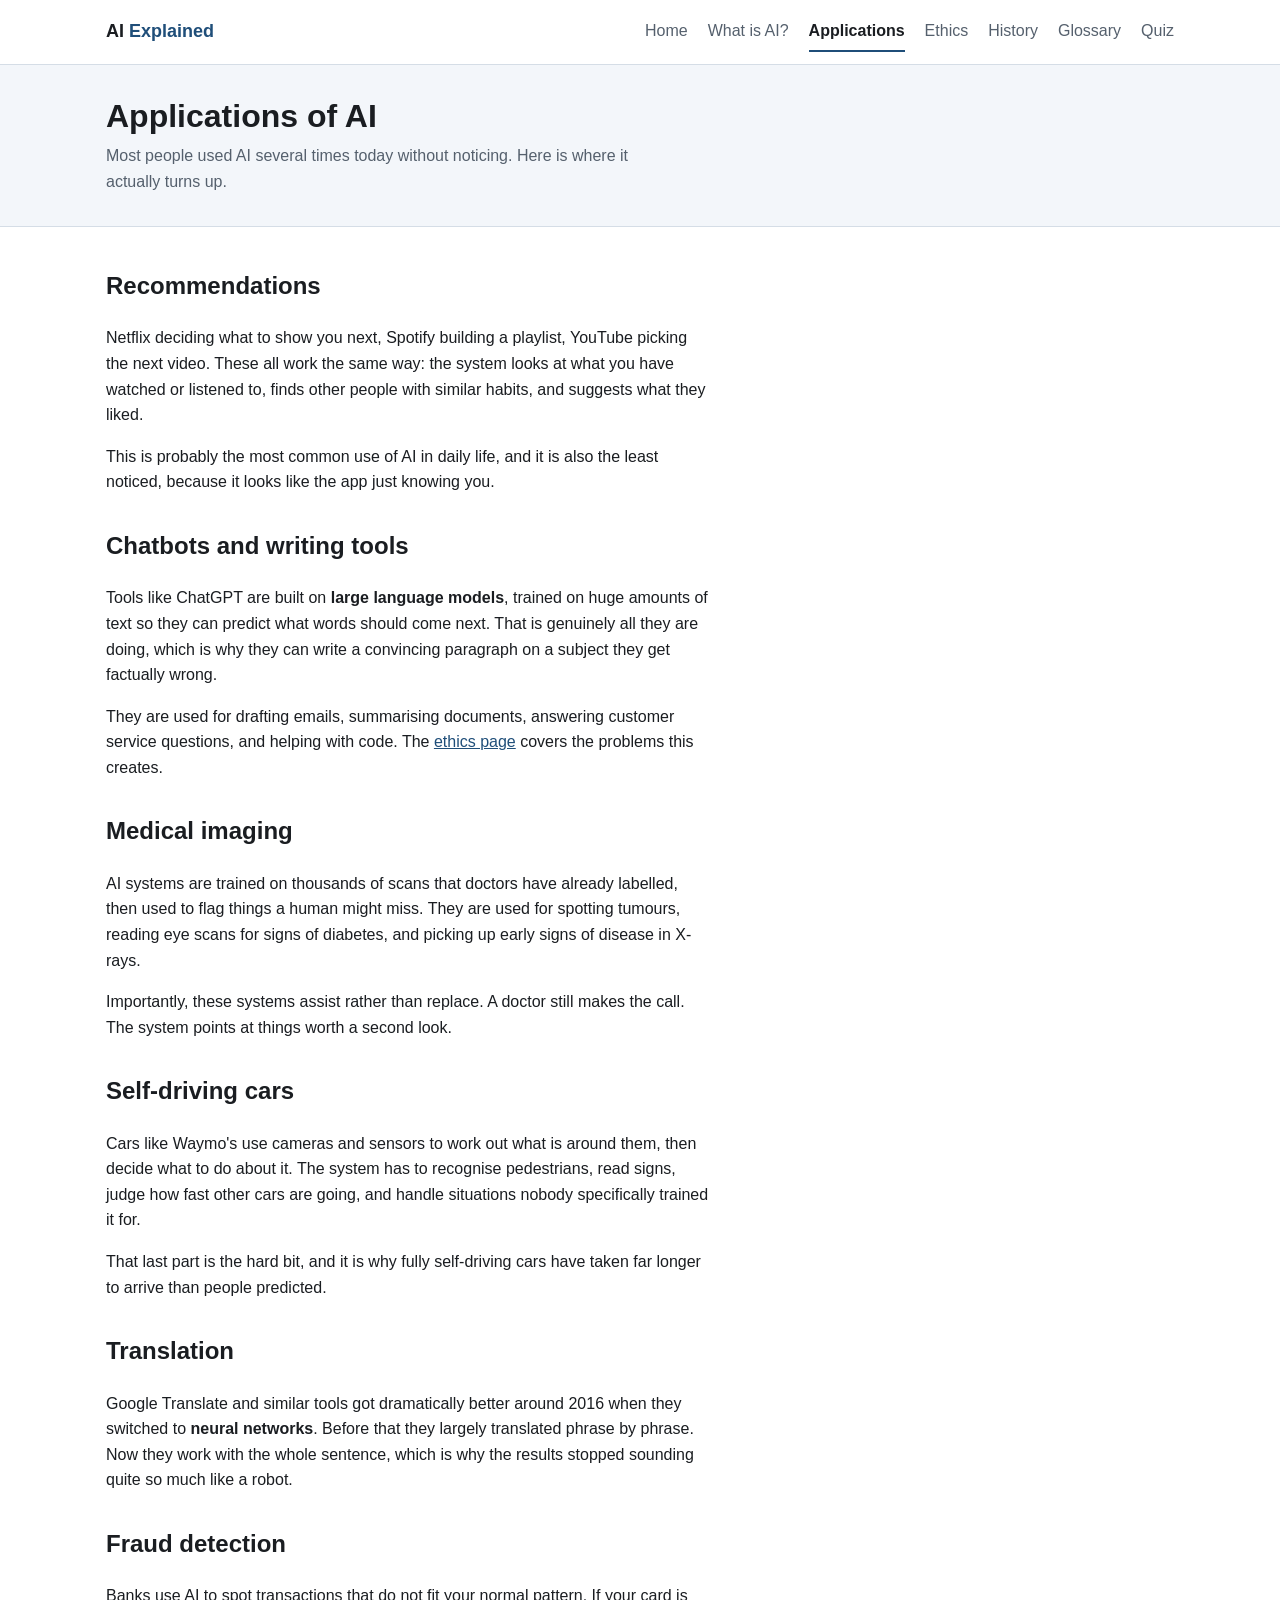
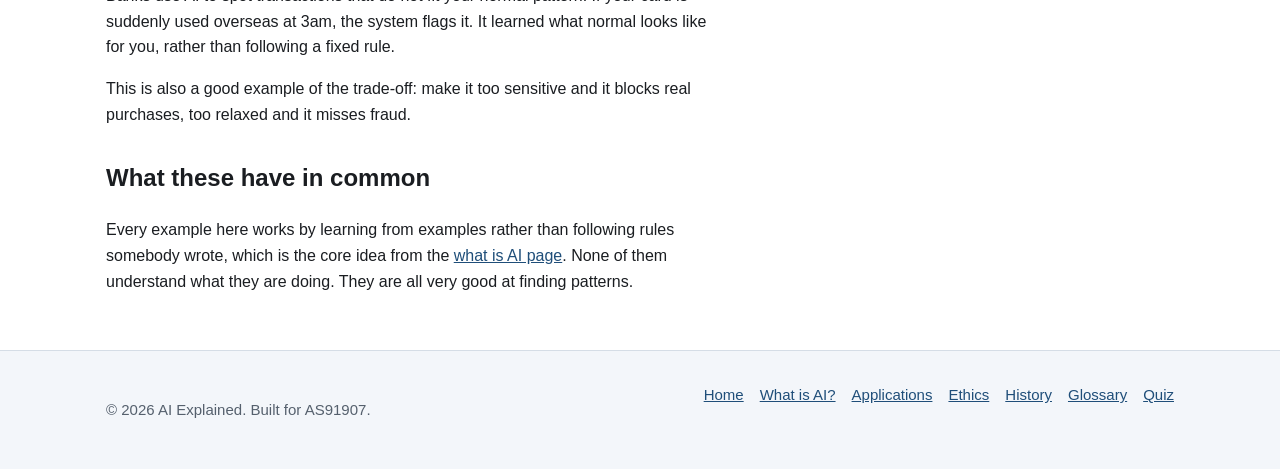
==== applications.html @ c14b7826 "Applications Page" ====
<!DOCTYPE html>
<html lang="en-NZ">
<head>
<meta charset="utf-8">
<meta name="viewport" content="width=device-width, initial-scale=1">
<title>Applications of AI - AI Explained</title>
<meta name="description" content="Where artificial intelligence is already being used, from phone recommendations to medical scans.">
<link rel="stylesheet" href="css/styles.css">
</head>
<body>

<a class="skip-link" href="#main">Skip to content</a>

<header class="site-header">
  <div class="wrap header-inner">
    <a class="logo" href="index.html">AI <span>Explained</span></a>

    <button class="nav-toggle" aria-expanded="false" aria-controls="primary-nav">
      <span class="bars" aria-hidden="true"><span></span><span></span><span></span></span>
      Menu
    </button>

    <nav id="primary-nav" class="primary-nav" aria-label="Main">
      <ul>
        <li><a href="index.html">Home</a></li>
        <li><a href="what-is-ai.html">What is AI?</a></li>
        <li><a href="applications.html" aria-current="page">Applications</a></li>
        <li><a href="ethics.html">Ethics</a></li>
        <li><a href="history.html">History</a></li>
        <li><a href="glossary.html">Glossary</a></li>
        <li><a href="quiz.html">Quiz</a></li>
      </ul>
    </nav>
  </div>
</header>

<div class="page-header">
  <div class="wrap">
    <h1>Applications of AI</h1>
    <p>Most people used AI several times today without noticing. Here is where it actually turns up.</p>
  </div>
</div>

<main id="main">
  <div class="wrap">
   <div class="prose">

    <h2>Recommendations</h2>
    <p>
      Netflix deciding what to show you next, Spotify building a playlist,
      YouTube picking the next video. These all work the same way: the system
      looks at what you have watched or listened to, finds other people with
      similar habits, and suggests what they liked.
    </p>
    <p>
      This is probably the most common use of AI in daily life, and it is also
      the least noticed, because it looks like the app just knowing you.
    </p>

    <h2>Chatbots and writing tools</h2>
    <p>
      Tools like ChatGPT are built on <strong>large language models</strong>,
      trained on huge amounts of text so they can predict what words should come
      next. That is genuinely all they are doing, which is why they can write a
      convincing paragraph on a subject they get factually wrong.
    </p>
    <p>
      They are used for drafting emails, summarising documents, answering
      customer service questions, and helping with code. The
      <a href="ethics.html">ethics page</a> covers the problems this creates.
    </p>

    <h2>Medical imaging</h2>
    <p>
      AI systems are trained on thousands of scans that doctors have already
      labelled, then used to flag things a human might miss. They are used for
      spotting tumours, reading eye scans for signs of diabetes, and picking up
      early signs of disease in X-rays.
    </p>
    <p>
      Importantly, these systems assist rather than replace. A doctor still makes
      the call. The system points at things worth a second look.
    </p>

    <h2>Self-driving cars</h2>
    <p>
      Cars like Waymo's use cameras and sensors to work out what is around them,
      then decide what to do about it. The system has to recognise pedestrians,
      read signs, judge how fast other cars are going, and handle situations
      nobody specifically trained it for.
    </p>
    <p>
      That last part is the hard bit, and it is why fully self-driving cars have
      taken far longer to arrive than people predicted.
    </p>

    <h2>Translation</h2>
    <p>
      Google Translate and similar tools got dramatically better around 2016 when
      they switched to <strong>neural networks</strong>. Before that they largely
      translated phrase by phrase. Now they work with the whole sentence, which
      is why the results stopped sounding quite so much like a robot.
    </p>

    <h2>Fraud detection</h2>
    <p>
      Banks use AI to spot transactions that do not fit your normal pattern. If
      your card is suddenly used overseas at 3am, the system flags it. It learned
      what normal looks like for you, rather than following a fixed rule.
    </p>
    <p>
      This is also a good example of the trade-off: make it too sensitive and it
      blocks real purchases, too relaxed and it misses fraud.
    </p>

    <h2>What these have in common</h2>
    <p>
      Every example here works by learning from examples rather than following
      rules somebody wrote, which is the core idea from the
      <a href="what-is-ai.html">what is AI page</a>. None of them understand what
      they are doing. They are all very good at finding patterns.
    </p>

   </div>
  </div>
</main>

<footer class="site-footer">
  <div class="wrap footer-inner">
    <p>&copy; 2026 AI Explained. Built for AS91907.</p>
    <ul>
      <li><a href="index.html">Home</a></li>
      <li><a href="what-is-ai.html">What is AI?</a></li>
      <li><a href="applications.html">Applications</a></li>
      <li><a href="ethics.html">Ethics</a></li>
      <li><a href="history.html">History</a></li>
      <li><a href="glossary.html">Glossary</a></li>
      <li><a href="quiz.html">Quiz</a></li>
    </ul>
  </div>
</footer>

<script src="js/script.js"></script>
</body>
</html>
---- css/styles.css ----
/* AI Explained - main stylesheet */


/* All the colours are set here in one place so they are easy to change later */
:root {
  --bg: #ffffff;
  --grey-bg: #f3f6fa;
  --text: #1a1d21;
  --grey-text: #55606d;
  --blue: #1f4e79;
  --border: #d5dde6;
}


/* Basic page setup */

* {
  box-sizing: border-box;
}

body {
  margin: 0;
  background: var(--bg);
  color: var(--text);
  font-family: Arial, Helvetica, sans-serif;
  line-height: 1.6;
}

a {
  color: var(--blue);
}

/* Keeps the content in the middle of the screen instead of stretching
   all the way across on a big monitor */
.wrap {
  max-width: 1100px;
  margin: 0 auto;
  padding: 0 16px;
}

/* Shows an outline when you tab through the page with the keyboard */
:focus-visible {
  outline: 3px solid var(--blue);
  outline-offset: 2px;
}

/* Hidden link that lets keyboard users skip straight to the content
   instead of tabbing through the whole menu on every page */
.skip-link {
  position: absolute;
  left: -9999px;
  background: var(--blue);
  color: #ffffff;
  padding: 10px 16px;
}

.skip-link:focus {
  left: 16px;
  top: 16px;
}


/* Header and menu */

.site-header {
  border-bottom: 1px solid var(--border);
}

.header-inner {
  display: flex;
  align-items: center;
  justify-content: space-between;
  flex-wrap: wrap;
  gap: 16px;
  padding: 12px 16px;
}

.logo {
  font-size: 18px;
  font-weight: bold;
  text-decoration: none;
  color: var(--text);
}

.logo span {
  color: var(--blue);
}

.primary-nav ul {
  list-style: none;
  display: flex;
  flex-wrap: wrap;
  gap: 4px 20px;
  margin: 0;
  padding: 0;
}

.primary-nav a {
  display: block;
  padding: 6px 0;
  text-decoration: none;
  color: var(--grey-text);
}

.primary-nav a:hover {
  color: var(--blue);
}

/* Underlines whichever page you are currently on */
.primary-nav a[aria-current="page"] {
  color: var(--text);
  font-weight: bold;
  border-bottom: 2px solid var(--blue);
}

/* The menu button only shows up on phones */
.nav-toggle {
  display: none;
  align-items: center;
  gap: 8px;
  background: none;
  border: 1px solid var(--border);
  border-radius: 6px;
  padding: 8px 12px;
  font-family: inherit;
  font-size: 15px;
  color: var(--text);
  cursor: pointer;
}

/* The three lines on the menu button */
.nav-toggle .bars {
  width: 18px;
}

.nav-toggle .bars span {
  display: block;
  height: 2px;
  background: var(--text);
  margin: 3px 0;
}


/* Phones and small screens */
@media (max-width: 767px) {

  .nav-toggle {
    display: flex;
  }

  /* Menu starts hidden and the button shows it */
  .primary-nav {
    display: none;
    width: 100%;
    border-top: 1px solid var(--border);
    padding-top: 8px;
  }

  .primary-nav.open {
    display: block;
  }

  /* Stack the links down the page instead of across */
  .primary-nav ul {
    flex-direction: column;
    gap: 0;
  }

  .primary-nav a {
    padding: 10px 0;
  }

  .primary-nav a[aria-current="page"] {
    border-bottom: none;
    border-left: 3px solid var(--blue);
    padding-left: 10px;
  }
}


/* Home page hero */

.hero {
  background: var(--grey-bg);
  border-bottom: 1px solid var(--border);
  padding: 48px 0;
}

.hero h1 {
  margin: 0 0 8px;
  font-size: 40px;
  line-height: 1.2;
}

.hero .tagline {
  margin: 0 0 16px;
  font-size: 18px;
  color: var(--grey-text);
}

.hero p {
  max-width: 60ch;
}

.button {
  display: inline-block;
  margin-top: 16px;
  background: var(--blue);
  color: #ffffff;
  text-decoration: none;
  padding: 12px 20px;
  border-radius: 6px;
}


/* Smaller heading strip for all the other pages */

.page-header {
  background: var(--grey-bg);
  border-bottom: 1px solid var(--border);
  padding: 32px 0;
}

.page-header h1 {
  margin: 0 0 8px;
  font-size: 32px;
  line-height: 1.2;
}

.page-header p {
  margin: 0;
  max-width: 60ch;
  color: var(--grey-text);
}


/* Page content */

main {
  padding: 40px 0;
}

main h2 {
  margin-top: 32px;
}

/* Stops lines of text getting too long to read comfortably */
.prose {
  max-width: 68ch;
}

.prose h2:first-child {
  margin-top: 0;
}

.prose li {
  margin-bottom: 6px;
}

/* The boxes on the home page. They sit side by side on a computer
   and stack up on a phone */
.card-grid {
  display: grid;
  grid-template-columns: repeat(auto-fit, minmax(240px, 1fr));
  gap: 20px;
  padding: 0;
  list-style: none;
}

.card {
  border: 1px solid var(--border);
  border-radius: 6px;
  padding: 20px;
}

.card h3 {
  margin-top: 0;
}

.card p {
  color: var(--grey-text);
  margin-bottom: 0;
}


/* Footer */

.site-footer {
  background: var(--grey-bg);
  border-top: 1px solid var(--border);
  padding: 32px 0;
  font-size: 15px;
  color: var(--grey-text);
}

.footer-inner {
  display: flex;
  flex-wrap: wrap;
  gap: 24px;
  justify-content: space-between;
}

.site-footer ul {
  list-style: none;
  margin: 0;
  padding: 0;
  display: flex;
  flex-wrap: wrap;
  gap: 4px 16px;
}
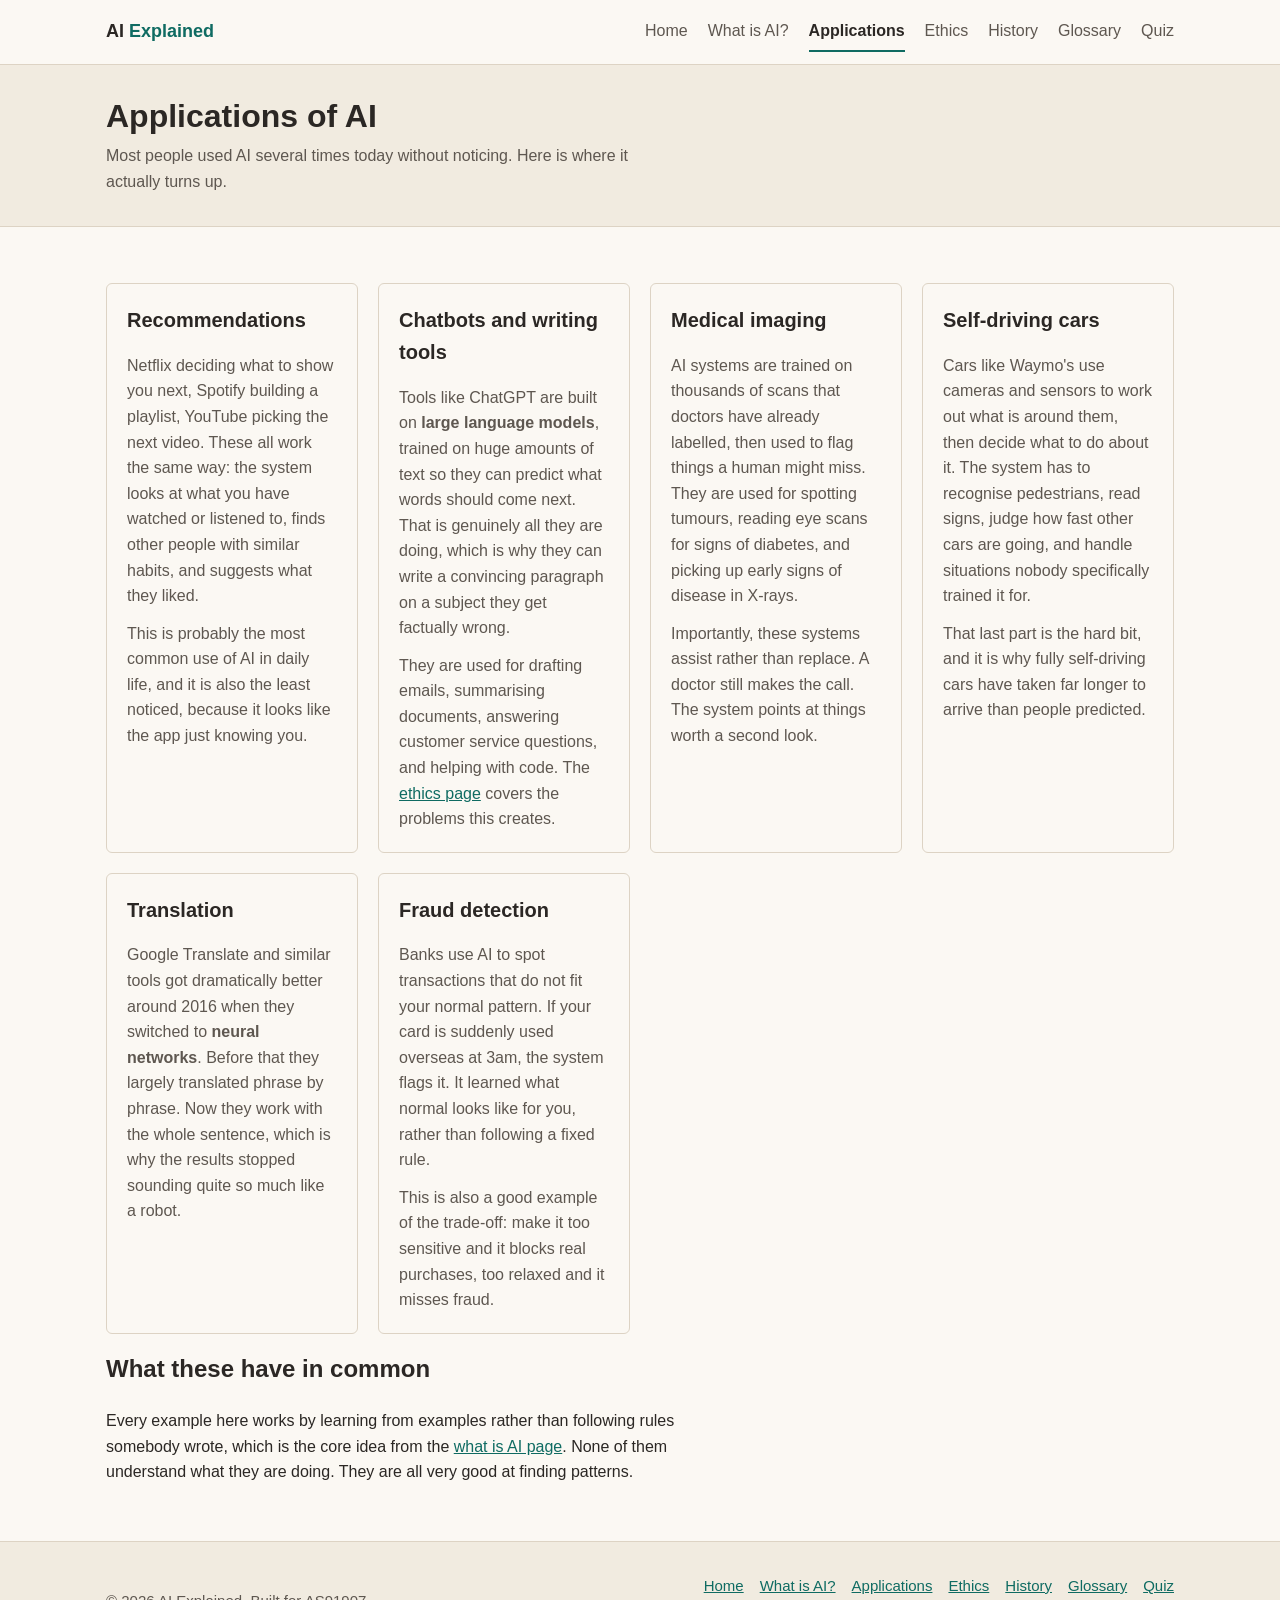
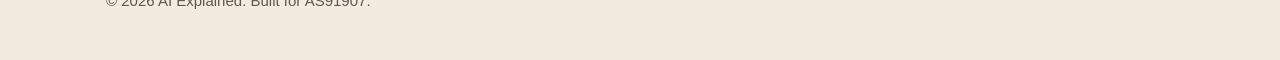
==== commit d0c90594: "Use card grid on Applications page from Trial 4 and remove trial page" ====
--- a/applications.html
+++ b/applications.html
@@ -12,15 +12,15 @@
 <a class="skip-link" href="#main">Skip to content</a>
 
 <header class="site-header">
-  <div class="wrap header-inner">
-    <a class="logo" href="index.html">AI <span>Explained</span></a>
+  <div class="page-width header-row">
+    <a class="site-logo" href="index.html">AI <span>Explained</span></a>
 
-    <button class="nav-toggle" aria-expanded="false" aria-controls="primary-nav">
-      <span class="bars" aria-hidden="true"><span></span><span></span><span></span></span>
+    <button class="menu-button" aria-expanded="false" aria-controls="main-menu">
+      <span class="menu-icon" aria-hidden="true"><span></span><span></span><span></span></span>
       Menu
     </button>
 
-    <nav id="primary-nav" class="primary-nav" aria-label="Main">
+    <nav id="main-menu" class="main-menu" aria-label="Main">
       <ul>
         <li><a href="index.html">Home</a></li>
         <li><a href="what-is-ai.html">What is AI?</a></li>
@@ -34,18 +34,19 @@
   </div>
 </header>
 
-<div class="page-header">
-  <div class="wrap">
+<div class="page-banner">
+  <div class="page-width">
     <h1>Applications of AI</h1>
     <p>Most people used AI several times today without noticing. Here is where it actually turns up.</p>
   </div>
 </div>
 
 <main id="main">
-  <div class="wrap">
-   <div class="prose">
-
-    <h2>Recommendations</h2>
+  <div class="page-width">
+   
+    <ul class="card-grid">
+      <li class="card">
+        <h2>Recommendations</h2>
     <p>
       Netflix deciding what to show you next, Spotify building a playlist,
       YouTube picking the next video. These all work the same way: the system
@@ -56,8 +57,9 @@
       This is probably the most common use of AI in daily life, and it is also
       the least noticed, because it looks like the app just knowing you.
     </p>
-
-    <h2>Chatbots and writing tools</h2>
+      </li>
+      <li class="card">
+        <h2>Chatbots and writing tools</h2>
     <p>
       Tools like ChatGPT are built on <strong>large language models</strong>,
       trained on huge amounts of text so they can predict what words should come
@@ -69,8 +71,9 @@
       customer service questions, and helping with code. The
       <a href="ethics.html">ethics page</a> covers the problems this creates.
     </p>
-
-    <h2>Medical imaging</h2>
+      </li>
+      <li class="card">
+        <h2>Medical imaging</h2>
     <p>
       AI systems are trained on thousands of scans that doctors have already
       labelled, then used to flag things a human might miss. They are used for
@@ -81,8 +84,9 @@
       Importantly, these systems assist rather than replace. A doctor still makes
       the call. The system points at things worth a second look.
     </p>
-
-    <h2>Self-driving cars</h2>
+      </li>
+      <li class="card">
+        <h2>Self-driving cars</h2>
     <p>
       Cars like Waymo's use cameras and sensors to work out what is around them,
       then decide what to do about it. The system has to recognise pedestrians,
@@ -93,16 +97,18 @@
       That last part is the hard bit, and it is why fully self-driving cars have
       taken far longer to arrive than people predicted.
     </p>
-
-    <h2>Translation</h2>
+      </li>
+      <li class="card">
+        <h2>Translation</h2>
     <p>
       Google Translate and similar tools got dramatically better around 2016 when
       they switched to <strong>neural networks</strong>. Before that they largely
       translated phrase by phrase. Now they work with the whole sentence, which
       is why the results stopped sounding quite so much like a robot.
     </p>
-
-    <h2>Fraud detection</h2>
+      </li>
+      <li class="card">
+        <h2>Fraud detection</h2>
     <p>
       Banks use AI to spot transactions that do not fit your normal pattern. If
       your card is suddenly used overseas at 3am, the system flags it. It learned
@@ -112,6 +118,10 @@
       This is also a good example of the trade-off: make it too sensitive and it
       blocks real purchases, too relaxed and it misses fraud.
     </p>
+      </li>
+    </ul>
+
+   <div class="text-column">
 
     <h2>What these have in common</h2>
     <p>
@@ -126,7 +136,7 @@
 </main>
 
 <footer class="site-footer">
-  <div class="wrap footer-inner">
+  <div class="page-width footer-row">
     <p>&copy; 2026 AI Explained. Built for AS91907.</p>
     <ul>
       <li><a href="index.html">Home</a></li>
--- a/css/styles.css
+++ b/css/styles.css
@@ -2,13 +2,17 @@
 
 
 /* All the colours are set here in one place so they are easy to change later */
+/* Cream and teal, picked in Trial 3. --blue is now teal but kept its name
+   so nothing else in the file had to change. */
 :root {
-  --bg: #ffffff;
-  --grey-bg: #f3f6fa;
-  --text: #1a1d21;
-  --grey-text: #55606d;
-  --blue: #1f4e79;
-  --border: #d5dde6;
+  --bg: #fbf8f3;
+  --grey-bg: #f1ebe0;
+  --text: #2b2724;
+  --grey-text: #5e5750;
+  --blue: #0f6b62;
+  --border: #ddd3c4;
+  --green: #2e7d46;
+  --red: #b3261e;
 }
 
 
@@ -31,8 +35,8 @@
 }
 
 /* Keeps the content in the middle of the screen instead of stretching
-   all the way across on a big monitor */
-.wrap {
+   all the way across on a big monitor. Used on every page. */
+.page-width {
   max-width: 1100px;
   margin: 0 auto;
   padding: 0 16px;
@@ -44,7 +48,7 @@
   outline-offset: 2px;
 }
 
-/* Hidden link that lets keyboard users skip straight to the content
+/* Hidden link that lets keyboard users jump straight to the content
    instead of tabbing through the whole menu on every page */
 .skip-link {
   position: absolute;
@@ -66,7 +70,8 @@
   border-bottom: 1px solid var(--border);
 }
 
-.header-inner {
+/* Puts the logo on the left and the menu on the right */
+.header-row {
   display: flex;
   align-items: center;
   justify-content: space-between;
@@ -75,18 +80,18 @@
   padding: 12px 16px;
 }
 
-.logo {
+.site-logo {
   font-size: 18px;
   font-weight: bold;
   text-decoration: none;
   color: var(--text);
 }
 
-.logo span {
+.site-logo span {
   color: var(--blue);
 }
 
-.primary-nav ul {
+.main-menu ul {
   list-style: none;
   display: flex;
   flex-wrap: wrap;
@@ -95,26 +100,26 @@
   padding: 0;
 }
 
-.primary-nav a {
+.main-menu a {
   display: block;
   padding: 6px 0;
   text-decoration: none;
   color: var(--grey-text);
 }
 
-.primary-nav a:hover {
+.main-menu a:hover {
   color: var(--blue);
 }
 
 /* Underlines whichever page you are currently on */
-.primary-nav a[aria-current="page"] {
+.main-menu a[aria-current="page"] {
   color: var(--text);
   font-weight: bold;
   border-bottom: 2px solid var(--blue);
 }
 
-/* The menu button only shows up on phones */
-.nav-toggle {
+/* The button that opens the menu. Only shows up on phones. */
+.menu-button {
   display: none;
   align-items: center;
   gap: 8px;
@@ -128,12 +133,12 @@
   cursor: pointer;
 }
 
-/* The three lines on the menu button */
-.nav-toggle .bars {
+/* The three stacked lines on the menu button */
+.menu-icon {
   width: 18px;
 }
 
-.nav-toggle .bars span {
+.menu-icon span {
   display: block;
   height: 2px;
   background: var(--text);
@@ -144,33 +149,34 @@
 /* Phones and small screens */
 @media (max-width: 767px) {
 
-  .nav-toggle {
+  .menu-button {
     display: flex;
   }
 
   /* Menu starts hidden and the button shows it */
-  .primary-nav {
+  .main-menu {
     display: none;
     width: 100%;
     border-top: 1px solid var(--border);
     padding-top: 8px;
   }
 
-  .primary-nav.open {
+  /* JavaScript adds this class when the menu button is pressed */
+  .main-menu.open {
     display: block;
   }
 
   /* Stack the links down the page instead of across */
-  .primary-nav ul {
+  .main-menu ul {
     flex-direction: column;
     gap: 0;
   }
 
-  .primary-nav a {
+  .main-menu a {
     padding: 10px 0;
   }
 
-  .primary-nav a[aria-current="page"] {
+  .main-menu a[aria-current="page"] {
     border-bottom: none;
     border-left: 3px solid var(--blue);
     padding-left: 10px;
@@ -178,27 +184,27 @@
 }
 
 
-/* Home page hero */
-
-.hero {
+/* The big grey box at the top of the home page */
+
+.home-banner {
   background: var(--grey-bg);
   border-bottom: 1px solid var(--border);
   padding: 48px 0;
 }
 
-.hero h1 {
+.home-banner h1 {
   margin: 0 0 8px;
   font-size: 40px;
   line-height: 1.2;
 }
 
-.hero .tagline {
+.home-banner .tagline {
   margin: 0 0 16px;
   font-size: 18px;
   color: var(--grey-text);
 }
 
-.hero p {
+.home-banner p {
   max-width: 60ch;
 }
 
@@ -213,21 +219,21 @@
 }
 
 
-/* Smaller heading strip for all the other pages */
-
-.page-header {
+/* The same grey box but smaller, used at the top of every other page */
+
+.page-banner {
   background: var(--grey-bg);
   border-bottom: 1px solid var(--border);
   padding: 32px 0;
 }
 
-.page-header h1 {
+.page-banner h1 {
   margin: 0 0 8px;
   font-size: 32px;
   line-height: 1.2;
 }
 
-.page-header p {
+.page-banner p {
   margin: 0;
   max-width: 60ch;
   color: var(--grey-text);
@@ -244,21 +250,22 @@
   margin-top: 32px;
 }
 
-/* Stops lines of text getting too long to read comfortably */
-.prose {
+/* Stops lines of text getting too long to read comfortably.
+   Goes around the writing on the information pages. */
+.text-column {
   max-width: 68ch;
 }
 
-.prose h2:first-child {
+.text-column h2:first-child {
   margin-top: 0;
 }
 
-.prose li {
+.text-column li {
   margin-bottom: 6px;
 }
 
 /* The boxes on the home page. They sit side by side on a computer
-   and stack up on a phone */
+   and stack up on a phone. */
 .card-grid {
   display: grid;
   grid-template-columns: repeat(auto-fit, minmax(240px, 1fr));
@@ -282,6 +289,175 @@
   margin-bottom: 0;
 }
 
+/* On the Applications page the cards use h2 headings, so they are made a
+   bit smaller to stop the cards looking crowded. Picked in Trial 4. */
+.card h2 {
+  margin-top: 0;
+  font-size: 20px;
+}
+
+.card p + p {
+  margin-top: 12px;
+}
+
+
+/* The list of dates on the history page */
+
+/* The line running down the left hand side */
+.timeline {
+  border-left: 3px solid var(--border);
+  padding-left: 20px;
+}
+
+/* One event. This is a details tag, so the browser opens and closes it
+   on its own and no JavaScript is needed. */
+.timeline-entry {
+  border-bottom: 1px solid var(--border);
+  padding: 4px 0;
+}
+
+.timeline-entry:last-child {
+  border-bottom: none;
+}
+
+/* The bit you click on to open an entry */
+.timeline-entry summary {
+  cursor: pointer;
+  padding: 10px 0;
+  font-weight: bold;
+}
+
+.timeline-entry summary:hover {
+  color: var(--blue);
+}
+
+/* The year, shown in front of the event name */
+.timeline-year {
+  color: var(--blue);
+  margin-right: 10px;
+}
+
+/* The extra writing that appears once the entry is open */
+.timeline-entry p {
+  margin: 0 0 14px;
+  color: var(--grey-text);
+}
+
+
+/* The list of words on the glossary page */
+
+/* A description list, which is the HTML built for pairs of a word
+   and its meaning */
+.glossary {
+  margin: 0;
+}
+
+/* The word being defined */
+.glossary dt {
+  font-weight: bold;
+  font-size: 18px;
+  margin-top: 26px;
+  padding-top: 14px;
+  border-top: 1px solid var(--border);
+}
+
+/* The meaning underneath it */
+.glossary dd {
+  margin: 6px 0 0;
+  color: var(--grey-text);
+}
+
+
+/* The quiz */
+
+/* One question, with its answer choices inside it */
+.question {
+  border: 1px solid var(--border);
+  border-radius: 6px;
+  padding: 16px 20px;
+  margin: 0 0 20px;
+}
+
+.question legend {
+  font-weight: bold;
+  padding: 0 6px;
+}
+
+/* Each answer choice. Clicking anywhere on the line selects it. */
+.question label {
+  display: block;
+  padding: 6px 0;
+  cursor: pointer;
+}
+
+.question input {
+  margin-right: 8px;
+}
+
+/* These two classes get added by the JavaScript once the answers
+   are checked, to show which questions were right and wrong */
+.question.correct {
+  border-color: var(--green);
+  background: #f2f9f4;
+}
+
+.question.wrong {
+  border-color: var(--red);
+  background: #fdf3f3;
+}
+
+/* The score message underneath the questions */
+.quiz-result {
+  margin-top: 20px;
+  padding: 16px 20px;
+  border-radius: 6px;
+  background: var(--grey-bg);
+  font-weight: bold;
+}
+
+/* Keeps the empty box hidden before the quiz has been marked */
+.quiz-result:empty {
+  display: none;
+}
+
+/* The plainer second button next to Check my answers */
+.button-plain {
+  display: inline-block;
+  margin: 16px 0 0 10px;
+  background: none;
+  border: 1px solid var(--border);
+  border-radius: 6px;
+  padding: 12px 20px;
+  font-family: inherit;
+  font-size: 15px;
+  color: var(--text);
+  cursor: pointer;
+}
+
+
+/* Pictures on the content pages */
+
+figure {
+  margin: 24px 0;
+}
+
+/* width 100% with height auto means the picture shrinks to fit a phone
+   screen instead of running off the side */
+figure img {
+  display: block;
+  width: 100%;
+  height: auto;
+  border: 1px solid var(--border);
+  border-radius: 6px;
+}
+
+/* The caption underneath a picture */
+figcaption {
+  margin-top: 8px;
+  font-size: 14px;
+  color: var(--grey-text);
+}
+
 
 /* Footer */
 
@@ -293,7 +469,8 @@
   color: var(--grey-text);
 }
 
-.footer-inner {
+/* Copyright on the left, list of links on the right */
+.footer-row {
   display: flex;
   flex-wrap: wrap;
   gap: 24px;
